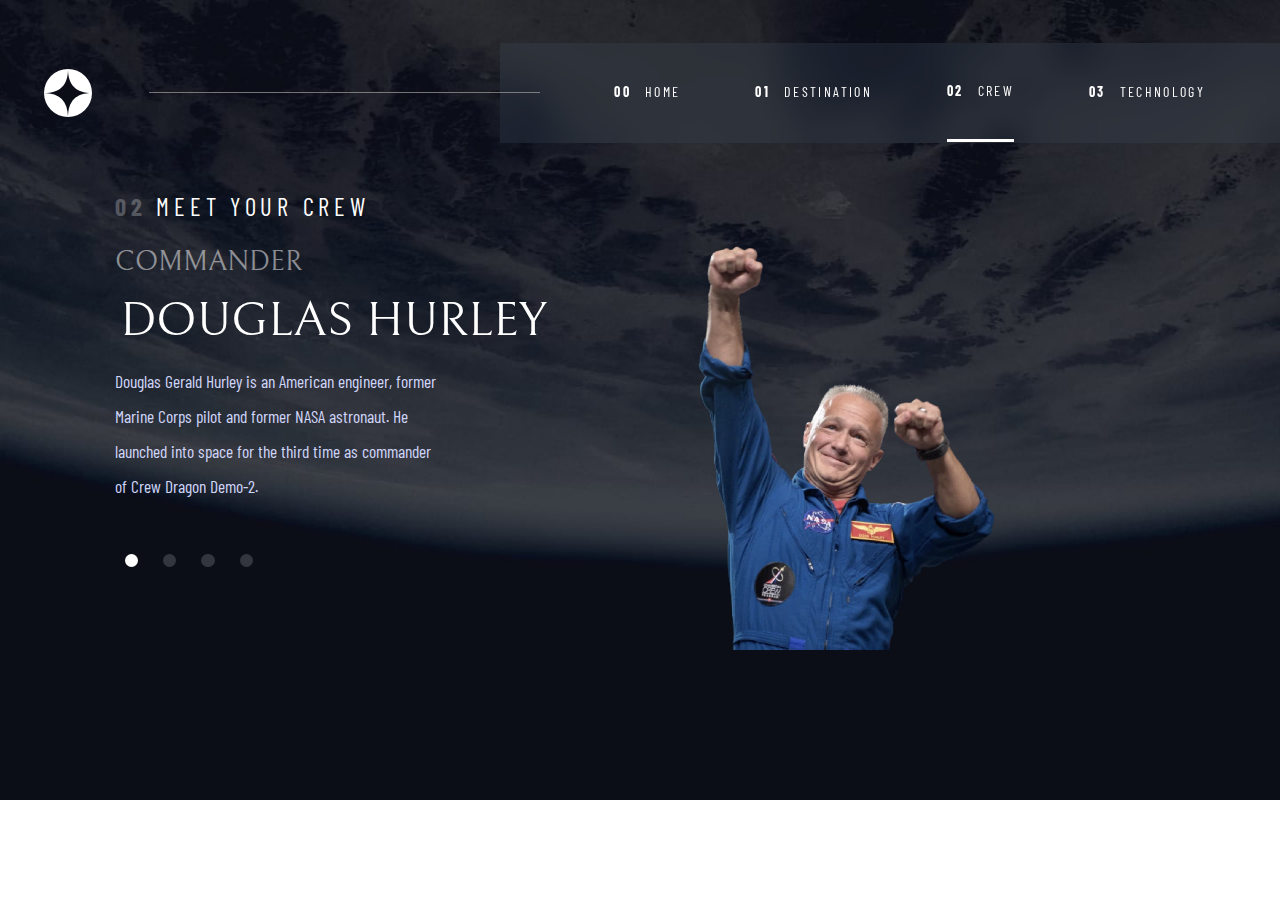
==== crew/commander.html @ 6655df33 "Crew First Version" ====
<!DOCTYPE html>
<html lang="en">

<head>
  <meta charset="UTF-8">
  <meta http-equiv="X-UA-Compatible" content="IE=edge">
  <meta name="viewport" content="width=device-width, initial-scale=1.0">
  <title>Document</title>
  <link rel="stylesheet" href="../styles/normalize.css">
  <link rel="stylesheet" href="./styles/styles.css">
</head>

<body>
  <header class="navbar__container">
    <img class="navbar__logo" src="../svg/logo.svg" alt="logo" />
    <div class="navbar__line"></div>
    <img id="menu-icon" class="navbar__menu-icon" src="../svg/menu_white_24dp.svg" alt="menú">
    <nav id="menu-start" class="navbar__list-background">
      <img id="close-icon" class="navbar__close-icon" src="../svg/close_white_24dp.svg" alt="close">
      <ul class="navbar__list-container">
        <li class="navbar__list-item ">
          <a class="navbar__list-link" href="../index.html"> <span class="bold">00</span> HOME </a>
        </li>
        <li class="navbar__list-item">
          <a class="navbar__list-link" href="../destination/moon/moon.html"> <span class="bold">01</span> DESTINATION
          </a>
        </li>
        <li class="navbar__list-item active">
          <a class="navbar__list-link" href="#"><span class="bold">02</span> CREW
        </li></a>
        <li class="navbar__list-item">
          <a class="navbar__list-link" href="#"><span class="bold">03</span> TECHNOLOGY</a>
        </li>
      </ul>
    </nav>
  </header>
  <main>
    <h3 class="main__title"><span class="opacity">02</span> MEET YOUR CREW</h3>
    <div id="main__container" class="main__container">
      <div class="main__container-info">
        <div>
          <h2 class="main__subtitle">COMMANDER</h2>
          <h1 class="main__title-name">DOUGLAS HURLEY</h1>
          <p class="main__paragraph">Douglas Gerald Hurley is an American engineer, former Marine Corps pilot and former
            NASA astronaut. He
            launched into space for the third time as commander of Crew Dragon Demo-2.</p>
        </div>
        <div class="main__flex">
          <ul class="main__list">
            <a href="">
              <li class="active-point main__list-item"></li>
            </a>
            <a href="./specialist.html">
              <li class="main__list-item"></li>
            </a>
            <a href="./pilot.html">
              <li class="main__list-item"></li>
            </a>
            <a href="./engineer.html">
              <li class="main__list-item"></li>
            </a>
          </ul>
        </div>
      </div>
      <img class="main__image" src="./img/image-douglas-hurley.webp" alt="">
    </div>
  </main>
  <script src="../scripts/scripts.js"></script>
</body>

</html>
---- crew/styles/styles.css ----
@font-face {
  font-family: "BarlowCondensed";
  src: local(BarlowCondensed-Regular),
    url("../../fonts/BarlowCondensed-Regular.ttf");
}

@font-face {
  font-family: "BarlowCondensed Bold";
  src: local(BarlowCondensed-Bold), url("../../fonts/BarlowCondensed-Bold.ttf");
}

@font-face {
  font-family: "Bellefair";
  src: local(Bellefair-Regular), url("../../fonts/Bellefair-Regular.ttf");
}

body {
  background-image: url("../img/background-crew-desktop.jpg");
  background-repeat: no-repeat;
  background-size: cover;
  color: #fff;
  font-family: "BarlowCondensed";
  font-weight: 400;
}

body::-webkit-scrollbar {
  width: 0.25rem;
}
body::-webkit-scrollbar-track {
  background-color: #1e1e24;
}
body::-webkit-scrollbar-thumb {
  background-color: #ffffff;
}

.navbar__container {
  display: flex;
  flex-direction: row;
  align-items: center;
  align-content: center;
  height: 150px;
  padding-top: 1.25em;
}

.navbar__line {
  width: 35%;
  height: 0.25px;
  opacity: 0.75;
  background-color: #979797;
  margin-left: 1.25em;
  position: relative;
  left: 40px;
  z-index: 10;
}

.navbar__logo {
  margin-left: 3.125em;
}

.navbar__list-background {
  height: 100px;
  width: 70%;
  backdrop-filter: blur(1em);
  background-color: rgba(66, 80, 97, 0.246);
}

.navbar__list-container {
  list-style-type: none;
  margin: 0;
  height: 100px;
  display: flex;
  align-items: center;
  align-content: center;
  justify-content: space-evenly;
}
.navbar__menu-icon {
  display: none;
}
.navbar__close-icon {
  display: none;
  cursor: pointer;
}

.navbar__list-item {
  display: flex;
  align-items: center;
  font-size: 1em;
  letter-spacing: 0.16875em;
  height: 96px;
  cursor: pointer;
}
.navbar__list-item:hover {
  border-bottom: rgba(255, 255, 255, 0.308) solid;
}
.active,
.active:hover {
  border-bottom: #fff solid;
}

.bold {
  font-family: "BarlowCondensed Bold";
  margin-right: 0.625em;
}

.navbar__list-link {
  color: #fff;
  text-decoration: none;
}

.main__title {
  margin-left: 9%;
  font-size: 1.75em;
  letter-spacing: 4.72px;
  font-weight: 400;
}

.opacity {
  opacity: 0.25;
  font-family: "BarlowCondensed Bold";
}

.main__container {
  margin-top: 4.2%;
  margin-left: 9%;
  display: grid;
  grid-template-columns: 50% 1fr;
}
.main__subtitle {
  font-size: 2em;
  font-family: "Bellefair";
  opacity: 0.5;
  font-weight: 400;
}
.main__title-name {
  font-size: 3.5em;
  font-family: "Bellefair";
  margin: 0 5px;
  font-weight: 400;
}

.main__paragraph {
  width: 56%;
  font-size: 1.25em;
  line-height: 2em;
  color: #d0d6f9;
  font-weight: 400;
  margin-top: 1.75em;
}

.main__list {
  list-style: none;
  width: 100%;
  display: flex;
  flex-direction: row;
  align-items: center;
  padding: 0;
  margin-top: 100px;
}

.main__list-item {
  width: 0.9375em;
  height: 0.9375em;
  background-color: #fff;
  opacity: 0.17;
  border-radius: 50%;
  margin-right: 25px;
}

.active-point{
  border: 0;
  margin-left: 10px;
  opacity: 1;
}

.main__list-item:hover{
opacity: 0.501;
}

.active-point:hover{
  opacity: 1;
}

@media screen and (orientation: landscape) and (max-width: 1440px) {
  body {
    background-image: url("../img/background-crew-desktop.jpg");
    font-size: 14px;
  }
  .main__container{
    margin-top: 2%;
  }
  .main__subtitle {
    margin-top: 0;
    margin-bottom: 15px;
  }
  .main__paragraph{
    margin-top: 15px;
  }
  .main__list{
    margin-top: 50px;
  }
  .main__image{
    width: 51%;
  }
}

@media screen and (max-width: 768px) and (orientation: portrait) {
  body {
    background-image: url("../img/background-crew-tablet.jpg");
    font-size: 16px;
  }
  .navbar__line {
    display: none;
  }

  .bold {
    display: none;
  }

  .navbar__container {
    justify-content: space-between;
    height: 100px;
    padding-top: 0;
  }

  .navbar__list-background {
    width: 60%;
  }
  .navbar__list-container {
    padding-left: 0;
    padding-right: 30px;
  }

  .main__container{
    margin-left: 0;
    grid-template-columns: 1fr;
    grid-template-rows: 30vh 50vh;
  }

  .main__subtitle{
    text-align: center;
    font-size: 1.5em;
  }

  .main__title-name{
    text-align: center;
    font-size: 2.5em;
  }

  .main__paragraph{
    margin-left: auto;
    margin-right: auto;
    text-align: center;
    font-size: 1em;
  }
  .main__list{
    justify-content: center;
    margin-top: 30px;
  }
  .main__image{
    width: 50%;
    margin-left: auto;
    margin-right: auto;
  }
}

@media screen and (max-width: 414px) and (orientation: portrait) {
  body {
    background-image: url("../img/background-crew-mobile.jpg");
    font-size: 16px;
    background-repeat: repeat;
  }
  .bold {
    display: inline;
  }
  .navbar__list-container {
    height: 50%;
    width: 100%;
    align-self: center;
    display: flex;
    flex-direction: column;
    padding-right: 0;
    margin-top: 50px;
    justify-content: flex-start;
    align-items: stretch;
  }
  .navbar__list-item {
    margin-left: 15%;
    height: 30px;
    margin-top: 20px;
  }
  .active,
  .active:hover {
    border-bottom: none;
    border-right: #fff solid;
  }

  .navbar__close-icon {
    display: block;
  }
  .navbar__logo {
    margin-left: 2.125em;
  }
  .navbar__menu-icon {
    display: block;
    margin-right: 30px;
    cursor: pointer;
  }

  .navbar__list-background {
    display: none;
  }

  .menu-start {
    display: flex;
    height: 100vh;
    width: 70%;
    position: absolute;
    right: 0;
    top: 0;
    flex-direction: column;
    align-items: flex-end;
    backdrop-filter: blur(1em);
    background-color: rgba(66, 80, 97, 0.246);
  }

  .navbar__list-item:hover {
    border-bottom: none;
  }

  .main__title {
    text-align: center;
    margin-left: 0;
    font-size:1em;
  }

  .main__container{
    display: flex;
    flex-direction: column-reverse;
  }
  .main__image{
    margin-top: 10px;
    border-bottom: 2px solid #383B4B;
    padding: 0 10%;
  }

  .main__container-info{
    display: flex;
    flex-direction: column-reverse;
  }

  .main__list-item{
    width: 0.625em;
    height: 0.625em;
  }
  .main__subtitle{
    font-size: 1em;
  }
  .main__title-name{
    font-size: 1.5em;
  }
  .main__paragraph{
    width: 80%;
    font-size: 0.9375em;
    line-height: 1.5em;
  }
}
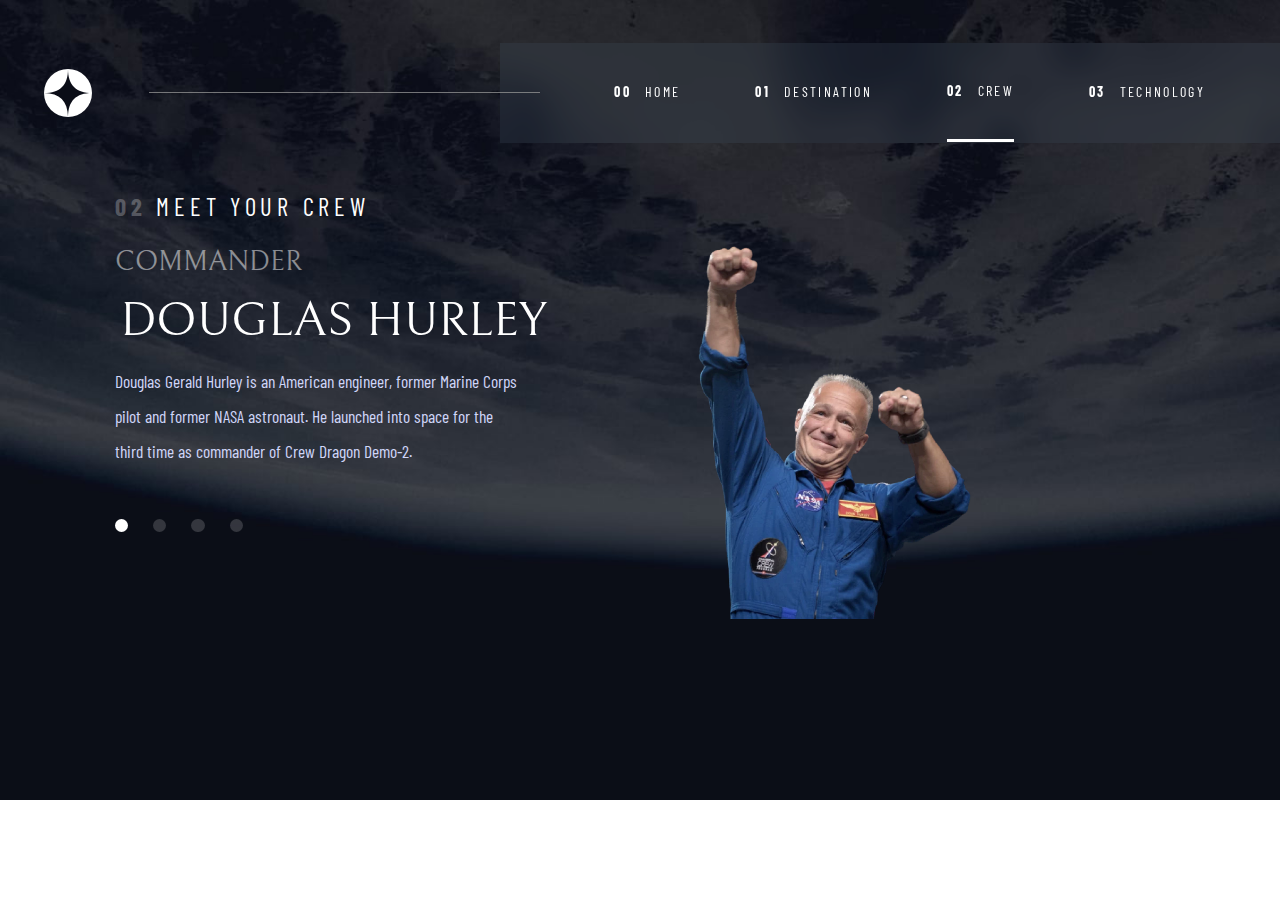
==== commit 455aa038: "Crew Complete" ====
--- a/crew/commander.html
+++ b/crew/commander.html
@@ -37,35 +37,9 @@
   <main>
     <h3 class="main__title"><span class="opacity">02</span> MEET YOUR CREW</h3>
     <div id="main__container" class="main__container">
-      <div class="main__container-info">
-        <div>
-          <h2 class="main__subtitle">COMMANDER</h2>
-          <h1 class="main__title-name">DOUGLAS HURLEY</h1>
-          <p class="main__paragraph">Douglas Gerald Hurley is an American engineer, former Marine Corps pilot and former
-            NASA astronaut. He
-            launched into space for the third time as commander of Crew Dragon Demo-2.</p>
-        </div>
-        <div class="main__flex">
-          <ul class="main__list">
-            <a href="">
-              <li class="active-point main__list-item"></li>
-            </a>
-            <a href="./specialist.html">
-              <li class="main__list-item"></li>
-            </a>
-            <a href="./pilot.html">
-              <li class="main__list-item"></li>
-            </a>
-            <a href="./engineer.html">
-              <li class="main__list-item"></li>
-            </a>
-          </ul>
-        </div>
-      </div>
-      <img class="main__image" src="./img/image-douglas-hurley.webp" alt="">
     </div>
   </main>
-  <script src="../scripts/scripts.js"></script>
+  <script src="./scripts/scripts.js"></script>
 </body>
 
 </html>--- a/crew/styles/styles.css
+++ b/crew/styles/styles.css
@@ -139,7 +139,7 @@
 }
 
 .main__paragraph {
-  width: 56%;
+  width: 70%;
   font-size: 1.25em;
   line-height: 2em;
   color: #d0d6f9;
@@ -168,7 +168,7 @@
 
 .active-point{
   border: 0;
-  margin-left: 10px;
+  /* margin-left: 10px; */
   opacity: 1;
 }
 
@@ -199,7 +199,7 @@
     margin-top: 50px;
   }
   .main__image{
-    width: 51%;
+    width: 47%;
   }
 }
 
